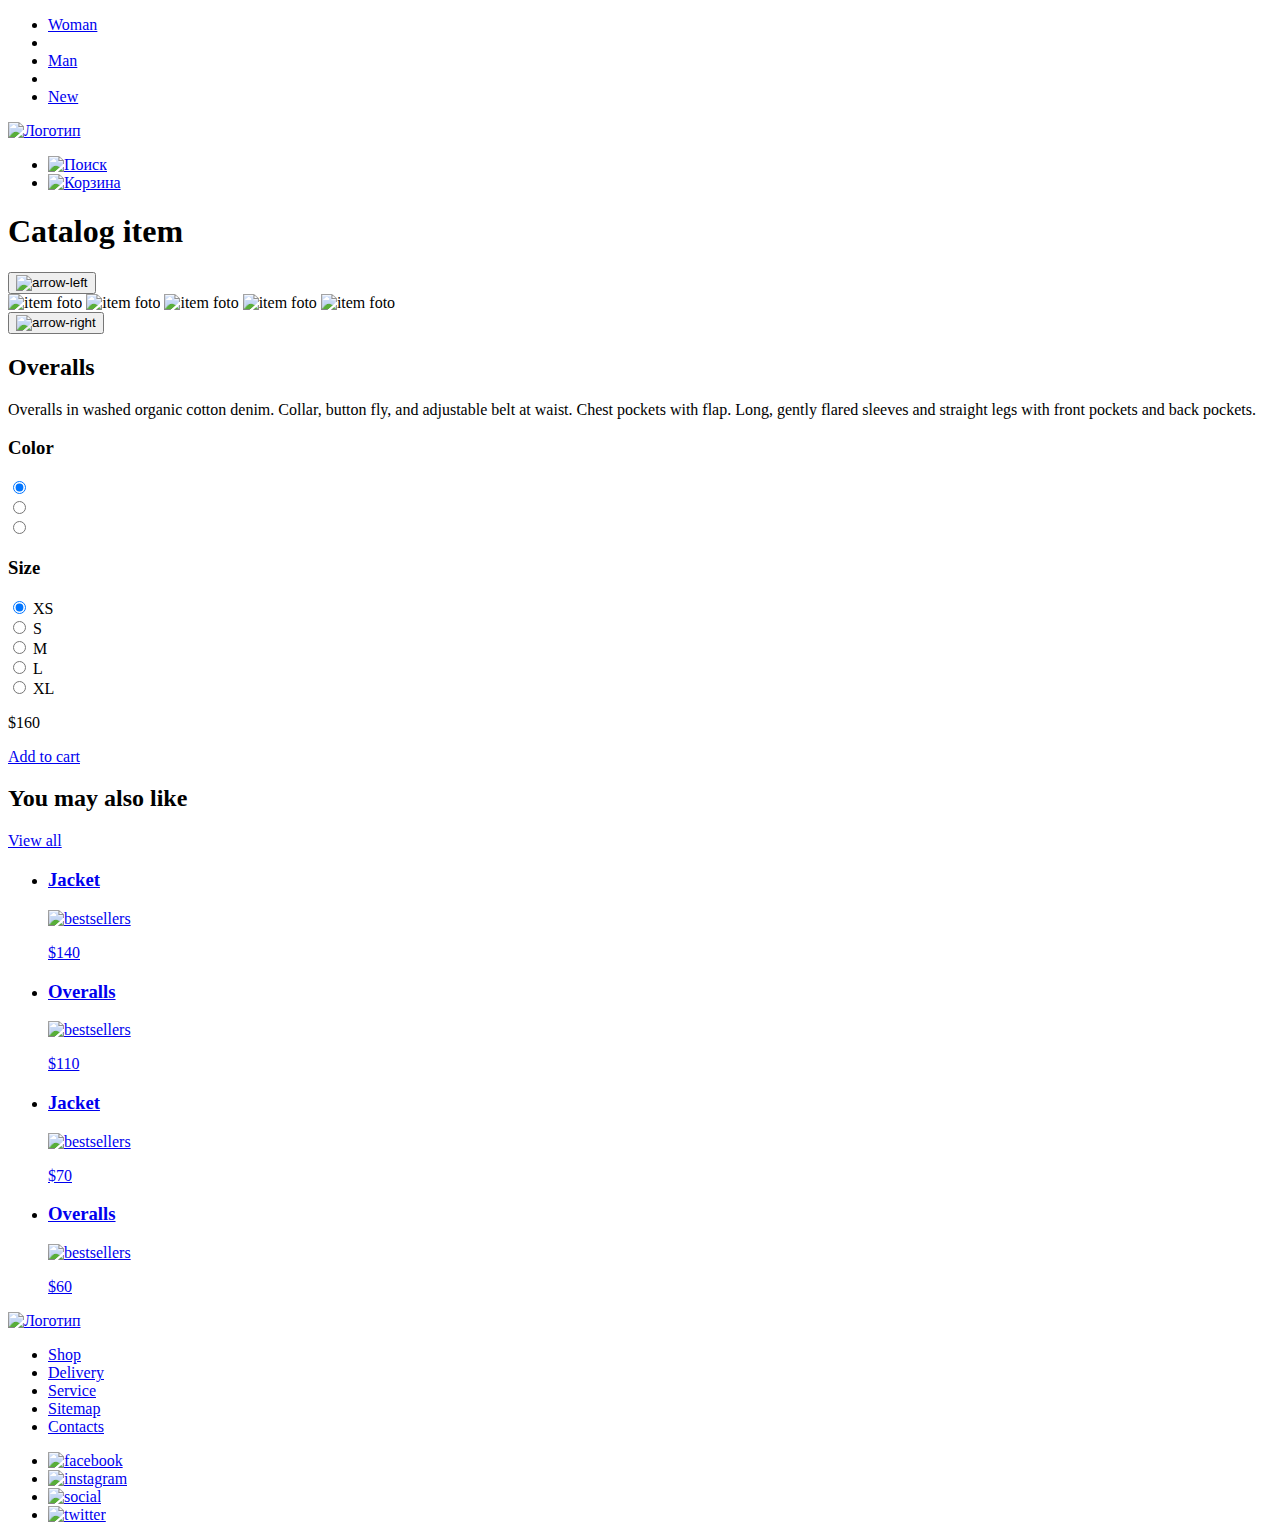
==== catalog-item.html @ e45dc7b2 "Add files via upload" ====
<!DOCTYPE html>
<html lang="ru">
	<head>
		<meta http-equiv="Content-Type" content="text/html; charset=UTF-8">
        <title>Nimes</title>
		<link rel="stylesheet" href="css/normalize.css">
		<link rel="stylesheet" href="css/min.css">
        <link rel="stylesheet" href="css/style.css">
        <link rel="preconnect" href="https://fonts.gstatic.com">
		<link href="https://fonts.googleapis.com/css2?family=Anton&family=Work+Sans:wght@400;500;700;800&display=swap" rel="stylesheet">
	</head>
	<body>
		<header class="main-header">
			<nav>
				<div class="container">
					<div class="main-header-wrapper">
						<ul class="main-nav">
							<li class="main-nav-item">
								<a href="catalog.html">Woman</a>
							<li>
							<li class="main-nav-item">
								<a href="catalog.html">Man</a>
							<li>
							<li class="main-nav-item">
								<a href="catalog.html">New</a>
							</li>	
						</ul>
						<a class="main-logo-link" href="index.html">
							<img class="main-logo-img" src="img/main-logo.svg" alt="Логотип">
						</a>	
						<ul class="user-nav">
							<li class="user-nav-item">
								<a href="#">
									<img src="img/loupe.png" width="20" height="20" alt="Поиск">
								</a>
							</li>
							<li class="user-nav-item">	
								<a href="#">
									<img src="img/cart.png" width="23" height="23" alt="Корзина">
								</a>
							</li>
						</ul>
					</div>
				</div>
			</nav>
		</header>
		<main>
			<h1 class="visually-hidden">Catalog item</h1>
			<section class="item">
				<div class="container">
					<div class="item-wrapper">
						<button type="button" class="item-btn"><img src="img/arrow-left.svg" alt="arrow-left"></button>
						<div class="item-foto">
							<img src="img/item-1.jpg"  class="main-foto" alt="item foto">
							<img src="img/item-2.jpg" alt="item foto">
							<img src="img/item-3.jpg" alt="item foto">
							<img src="img/item-4.jpg" alt="item foto">
							<img src="img/item-5.jpg" alt="item foto">
						</div>
						<button type="button" class="item-btn"><img src="img/arrow-right.svg" alt="arrow-right"></button>
					</div>
					<div class="item-text">
						<h2>Overalls</h2>
						<p class="item-text-description">Overalls in washed organic cotton denim. Collar, button fly, and adjustable belt at waist. Chest pockets with flap. Long, gently flared sleeves and straight legs with front pockets and back pockets.</p>
						<h3 class="title-color">Color</h3>
						<div class="item-colors">
							<div class="form_radio">
								<input id="radio-1" type="radio" name="radio" value="color-1" checked>
								<label for="radio-1"></label>
							</div>
							<div class="form_radio">
								<input id="radio-2" type="radio" name="radio" value="color-2">
								<label for="radio-2"></label>
							</div>
							 
							<div class="form_radio">
								<input id="radio-3" type="radio" name="radio" value="color-3">
								<label for="radio-3"></label>
							</div>
						</div>	
						<h3 class="title-size">Size</h3>
						<div class="item-size">
							<div class="form_radio">
								<input id="radio-4" type="radio" name="radio2" value="xs" checked>
								<label for="radio-4">XS</label>
							</div>
							<div class="form_radio">
								<input id="radio-5" type="radio" name="radio2" value="s">
								<label for="radio-5">S</label>
							</div>
							 
							<div class="form_radio">
								<input id="radio-6" type="radio" name="radio2" value="m">
								<label for="radio-6">M</label>
							</div>
								<div class="form_radio">
								<input id="radio-7" type="radio" name="radio2" value="l">
								<label for="radio-7">L</label>
							</div>
								<div class="form_radio">
								<input id="radio-8" type="radio" name="radio2" value="xl">
								<label for="radio-8">XL</label>
							</div>
						</div>	
						<p class="item-text-price">$160</p>
						<a class="btn" href="#">Add to cart</a>
					</div>
				</div>	
			</section>
			<section class="catalog-card catalog">
				<div class="container">
					<header class="header">
						<h2 class="header-title">You may also like</h2>
						<a class="header-link" href="catalog.html">View all</a>
					</header>	
					<ul class="catalog-list">
						<li class="catalog-item">
							<a class="catalog-item-link" href="#">
								<h3>Jacket</h3>
								<img src="img/item-6.jpg" width="270" height="349" alt="bestsellers">
								<p>$140</p>
							</a>
						</li>
							<li class="catalog-item">
							<a class="catalog-item-link" href="#">
								<h3>Overalls</h3>
								<img src="img/item-7.jpg" width="270" height="349" alt="bestsellers">
								<p>$110</p>
							</a>
						</li>
						<li class="catalog-item">
							<a class="catalog-item-link" href="#">
								<h3>Jacket</h3>
								<img src="img/item-8.jpg" width="270" height="349" alt="bestsellers">
								<p>$70</p>
							</a>
						</li>
						<li class="catalog-item">
							<a class="catalog-item-link" href="#">
								<h3>Overalls</h3>
								<img src="img/item-9.jpg" width="270" height="349" alt="bestsellers">
								<p>$60</p>
							</a>
						</li>
					</ul>
				</div>		
			</section>	
		</main>	
		<footer>
			<div class="container">
				<div class="footer-wrapper">
					<a href="index.html">
						<img class="main-logo-img" src="img/main-logo-white.svg" alt="Логотип">
					</a>
					<ul class="footer-nav">
						<li class="footer-nav-item">
							<a class="footer-nav-link" href="catalog.html">Shop</a>
						</li>
						<li class="footer-nav-item">
							<a class="footer-nav-link" href="#">Delivery</a>
						</li>
						<li class="footer-nav-item">
							<a class="footer-nav-link" href="#">Service</a>
						</li>
						<li class="footer-nav-item">
							<a class="footer-nav-link" href="#">Sitemap</a>
						</li>
						<li class="footer-nav-item">
							<a class="footer-nav-link" href="#">Contacts</a>
						</li>	
					</ul>	
					<ul class="footer-social">
						<li class="footer-social-item">
							<a class="footer-social-link" href="#"><img src="img/facebook.png" alt="facebook"></a>
						</li>
						<li class="footer-social-item">
							<a class="footer-social-link" href="#"><img src="img/instagram.png" alt="instagram"></a>
						</li>
						<li class="footer-social-item">
							<a class="footer-social-link" href="#"><img src="img/social.png" alt="social"></a>
						</li>
						<li class="footer-social-item">
							<a class="footer-social-link" href="#"><img src="img/twitter.png" alt="twitter"></a>
						</li>	
					</ul>	
				</div>	
			</div>	
		</footer>
	</body>
</html>
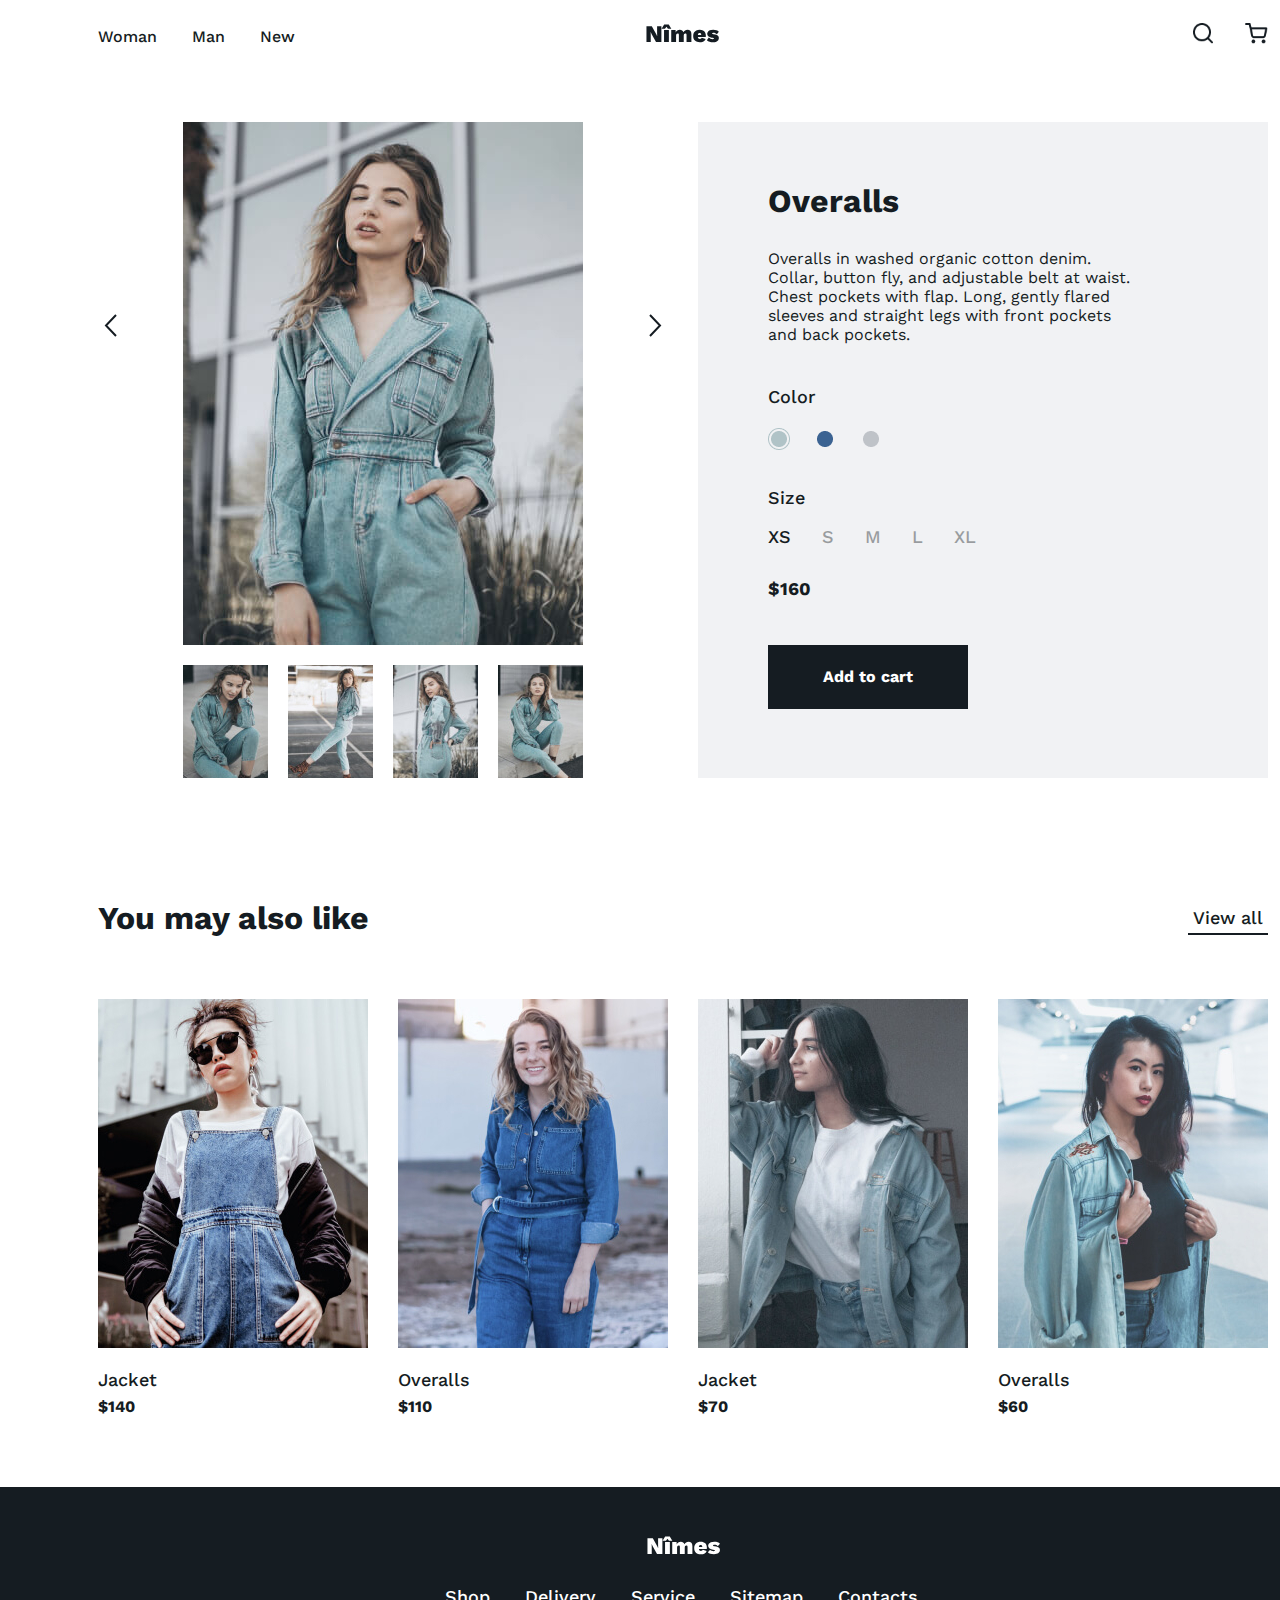
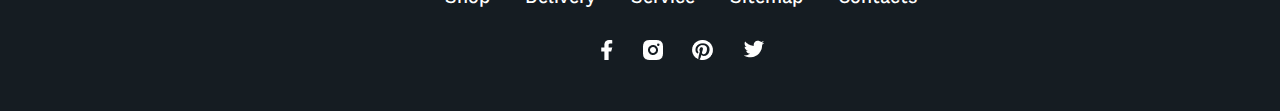
==== commit f9f9fe9a: "Update catalog-item.html" ====
--- a/catalog-item.html
+++ b/catalog-item.html
@@ -2,6 +2,7 @@
 <html lang="ru">
 	<head>
 		<meta http-equiv="Content-Type" content="text/html; charset=UTF-8">
+		<meta name="viewport" content="width=device-width, initial-scale=1">
         <title>Nimes</title>
 		<link rel="stylesheet" href="css/normalize.css">
 		<link rel="stylesheet" href="css/min.css">
@@ -187,4 +188,4 @@
 			</div>	
 		</footer>
 	</body>
-</html>+</html>
--- a/css/min.css
+++ b/css/min.css
@@ -0,0 +1 @@
+body{margin:0;padding:0;font-family:'Work Sans',sans-serif;background-color:#fff;color:#151c22}html{overflow-y:scroll;scroll-behavior:smooth}.container{width:1170px;padding-left:98px;padding-right:98px;margin:0 auto}a{color:#151c22;text-decoration:none}ul{margin:0;padding:0;list-style:none}.visually-hidden:not(:focus):not(:active),input[type=checkbox].visually-hidden,input[type=radio].visually-hidden{position:absolute;width:1px;height:1px;margin:-1px;border:0;padding:0;white-space:nowrap;clip-path:inset(100%);clip:rect(0 0 0 0);overflow:hidden}img{max-width:100%;height:auto}.btn{display:inline-block;color:#fff;background-color:#151c22;font-size:16px;line-height:19px;font-weight:700}a:focus{opacity:1}a:hover{opacity:.8}a:active{opacity:.6}.main-header{padding-bottom:19px}.main-header-wrapper{display:flex}.main-nav,.user-nav{display:flex}.main-nav-item{margin-right:35px}.user-nav-item{margin-right:32px}.main-nav-item:last-child,.user-nav-item:last-child{margin-right:0}.main-nav{width:200px;margin-top:27px;margin-right:348px}.main-nav a{font-size:16px;line-height:19px;font-weight:500}.main-logo-link{margin-top:24px}.user-nav{width:75px;margin-top:23px;margin-left:auto;margin-right:0}.banner{background-color:#f1f2f4}.banner-wrapper{display:flex;position:relative}.banner-text{display:flex;flex-direction:column;width:355px;margin-left:165px}.banner-title{margin-top:0;margin-bottom:35px;font-family:Anton,sans-serif;font-size:128px;line-height:138px;font-weight:400;text-transform:uppercase}.banner-tagline{order:-1;margin-top:188px;margin-bottom:2px;margin-right:100px;padding-left:5px;font-size:18px;line-height:21px;color:#727a82}.banner .btn{display:inline-block;box-sizing:border-box;width:219px;height:64px;margin-left:5px;margin-top:0;padding:22px 24px 25px 24px;font-size:16px;line-height:19px;color:#fff;background-color:#151c22}.banner-img{padding:50px;background-image:url(../img/diagonal-1.png),url(../img/diagonal-2.png);background-position:0 0,298px 445px;background-repeat:no-repeat,no-repeat;background-size:232px 176px,232px 176px}.banner-arrow{position:absolute;content:"";top:540px;left:-1px}.bestsellers{margin-top:90px;margin-bottom:54px}.header-title{font-size:32px;line-height:37px}.header-link{align-self:center;padding:5px;font-weight:500;font-size:18px;line-height:21px;border-bottom:2px solid #151c22}.header-link:hover{border-bottom:none;padding-bottom:7px}.header{display:flex;justify-content:space-between;margin-bottom:36px}.main-catalog{padding-bottom:130px}.catalog-list{display:flex;justify-content:flex-start;flex-wrap:wrap}.main-catalog .catalog-list{margin-right:-66px}.main-catalog .catalog-item{margin-right:66px;margin-bottom:46px}.bestsellers .catalog-list{margin-right:-30px}.bestsellers .catalog-item{margin-right:30px}.by-category .catalog-list{margin-right:-30px}.by-category .catalog-item{margin-right:30px}.catalog-card .catalog-list{margin-right:-30px}.catalog-card .catalog-item{margin-right:30px}.catalog-item-link{display:flex;flex-direction:column}.catalog-item-link img{order:-1;margin-bottom:21px}.catalog-list h3{margin-top:0;margin-bottom:7px;font-weight:500;font-size:18px;line-height:21px}.catalog-list p{margin-top:0;font-weight:700;font-size:16px;line-height:19px}.news-wrapper{display:flex}.news-text-back{width:470px;height:462px;background-image:url(../img/diagonal-3.png)}.news-wrapper img{height:370px}.news-text{box-sizing:border-box;width:400px;margin-top:31px;padding:36px 47px 28px 43px;background-color:#f1f2f4}.news-text h2{margin-bottom:31px;font-size:24px;line-height:28px}.news-text-date{margin-top:0;margin-bottom:12px;font-weight:400;font-size:18px;line-height:21px;color:#000}.news-text-content{margin-top:0;margin-bottom:24px;font-weight:400;font-size:18px;line-height:21px;color:#727a82}.news-text-back .btn{box-sizing:border-box;width:200px;height:64px;margin-top:0;padding:22px 45px}.news{margin-bottom:74px}.by-category{margin-top:0;margin-bottom:119px}footer{margin-top:0;padding-bottom:45px;background-color:#151c22;color:#fff}footer a{color:#fff}.footer-nav,.footer-social{display:flex}footer .main-logo-img{margin-top:49px;margin-bottom:26px}.footer-wrapper{text-align:center}.footer-nav-item{margin-right:35px}.footer-nav-item:last-child{margin-right:0}.footer-nav-link{font-size:18px;line-height:21px;font-weight:500}.footer-nav{width:476px;margin-left:auto;margin-right:auto;margin-bottom:33px}.footer-social{display:flex;justify-content:space-between;width:164px;margin-left:auto;margin-right:auto}.footer-social-item{align-self:top}.breadcrumbs{height:260px;background-color:#f1f2f4}.breadcrums-wrapper{display:flex}.breadcrumbs-text-list{display:flex;flex-wrap:wrap;margin-top:69px;margin-left:200px;margin-bottom:26px}.breadcrumbs-text{display:flex;flex-direction:column;margin-right:58px}.breadcrums-title{order:1;width:272px;margin-left:200px;margin-top:0;font-size:32px;line-height:40px;font-weight:700;color:#151c22}.breadcrumbs-text-link{margin-right:30px;font-size:18px;line-height:21px;font-weight:500;color:#727a82}.breadcrumbs-text-item{position:relative}.breadcrumbs-text-item:after{position:absolute;content:"";width:9px;height:15px;top:3px;right:10px;background-image:url(../img/breadcrumbs-diagonal.png);background-repeat:no-repeat}.breadcrumbs-text-item-current{font-size:18px;line-height:21px;font-weight:500;color:#151c22}.breadcrumbs-foto{padding-left:30px;padding-right:30px;background-image:url(../img/catalog-diagonal-1.png),url(../img/catalog-diagonal-2.png);background-position:0 125px,301px 0;background-repeat:no-repeat,no-repeat;background-size:178px 135px,232px 176px}.main-catalog-btn{border:none;background-color:transparent}.topmenu>div{position:relative;width:243px;margin-left:auto;margin-top:39px;margin-bottom:39px}.topmenu a{display:block;padding:10px 15px}.submenu{position:absolute;top:100%;left:0;width:100%;z-index:10}.submenu{-webkit-transform:scaleY(0);-ms-transform:scaleY(0);transform:scaleY(0);-webkit-transform-origin:0 0;-ms-transform-origin:0 0;transform-origin:0 0;background-color:#fff}.filter:hover .submenu{-webkit-transform:scaleY(1);-ms-transform:scaleY(1);transform:scaleY(1);-webkit-transition:.5s ease-in-out;-moz-transition:.5s ease-in-out;-o-transition:.5s ease-in-out;transition:.5s ease-in-out}.submenu li a{border-bottom:1px solid #151c22;color:#151c22}.filter>a{font-weight:500;font-size:18px;line-height:21px;border:2px solid #151c22;padding:13px 17px 14px}.filter:after{position:absolute;content:url(../img/filter-arrow.svg);top:18px;left:208px}.load-button{width:200px;margin-left:auto;margin-right:auto}.load-button p{position:relative;margin-bottom:50px;font-size:18px;line-height:21px}.load-button p:before{position:absolute;content:"";top:25px;left:0;width:199px;height:2px;background-color:#e5e5e5}.load-button p:after{position:absolute;content:"";top:25px;left:0;width:40px;height:2px;background-color:#151c22}.load-button .btn{box-sizing:border-box;width:200px;margin-top:0;padding-top:22px;padding-bottom:22px;text-align:center}.item{margin-top:55px;margin-bottom:95px}.item .container{display:flex}.item-foto{display:flex;flex-wrap:wrap;justify-content:space-between;width:400px;margin-left:60px;margin-right:60px}.main-foto{margin-bottom:20px}.item-text{padding-left:70px;background-color:#f1f2f4}.item-btn{height:10px;margin-top:191px;border:none;background-color:transparent}.item-btn:hover{opacity:.8}.item-wrapper{display:flex;margin-right:30px}.item-text{width:500px}.item-text p{width:370px}.form_radio{margin-bottom:10px;margin-right:21px}.form_radio input[type=radio]{display:none}.form_radio label{display:inline-block;position:relative;font-weight:500;font-size:18px;line-height:21px;user-select:none;cursor:pointer}.item-colors label{margin-right:25px}.item-size label{margin-right:10px}.form_radio label[for=radio-1]:before{display:inline-block;position:absolute;content:"";width:30px;height:30px;left:0;bottom:1px;background:url(../img/color-1.png) 3px 3px no-repeat}.form_radio label[for=radio-2]:before{display:inline-block;position:absolute;content:"";width:30px;height:30px;left:0;bottom:1px;background:url(../img/color-2.png) 3px 3px no-repeat}.form_radio label[for=radio-3]:before{display:inline-block;position:absolute;content:"";width:30px;height:30px;left:0;bottom:1px;background:url(../img/color-3.png) 3px 3px no-repeat}.form_radio input[type=radio]:checked+label[for=radio-1]:before{background:url(../img/stroke.png) 0 0 no-repeat,url(../img/color-1.png) 3px 3px no-repeat}.form_radio input[type=radio]:checked+label[for=radio-2]:before{background:url(../img/stroke.png) 0 0 no-repeat,url(../img/color-2.png) 3px 3px no-repeat}.form_radio input[type=radio]:checked+label[for=radio-3]:before{background:url(../img/stroke.png) 0 0 no-repeat,url(../img/color-3.png) 3px 3px no-repeat}.item-colors{display:flex}.item-size{display:flex}.form_radio input[type=radio]:checked+label[for=radio-4]{opacity:1}.form_radio input[type=radio]:checked+label[for=radio-5]{opacity:1}.form_radio input[type=radio]:checked+label[for=radio-6]{opacity:1}.form_radio input[type=radio]:checked+label[for=radio-7]{opacity:1}.form_radio input[type=radio]:checked+label[for=radio-8]{opacity:1}.item-size label{opacity:.4}.item-text h2{margin-top:60px;font-weight:700;font-size:32px;line-height:38px}.item-text-description{margin-top:29px;font-weight:400;font-size:16px;line-height:19px;color:#151c22}.title-color{margin-top:42px;margin-bottom:38px;font-weight:500;font-size:18px;line-height:21px}.title-size{margin-top:13px;font-weight:500;font-size:18px;line-height:21px}.item-text-price{margin-top:21px;font-weight:700;font-size:18px;line-height:21px}.item-text .btn{box-sizing:border-box;width:200px;margin-top:28px;padding-top:22px;padding-bottom:23px;text-align:center}.catalog-card{margin-bottom:55px}--- a/css/style.css
+++ b/css/style.css
@@ -0,0 +1,798 @@
+body {
+	margin: 0;
+	padding: 0;
+	font-family: 'Work Sans', sans-serif;
+	background-color: #FFFFFF;
+  color: rgba(21, 28, 34, 1);
+}
+
+html {
+  overflow-y: scroll;
+  scroll-behavior: smooth;
+}
+
+.container {
+	width: 1170px;
+  padding-left: 98px;
+  padding-right: 98px;
+	margin: 0 auto;
+}
+
+a {
+	color: rgba(21, 28, 34, 1);
+	text-decoration: none;
+}
+
+ul {
+	margin: 0;
+	padding: 0;
+	list-style: none;
+}
+
+.visually-hidden:not(:focus):not(:active),
+input[type="checkbox"].visually-hidden,
+input[type="radio"].visually-hidden {
+  position: absolute;
+  width: 1px;
+  height: 1px;
+  margin: -1px;
+  border: 0;
+  padding: 0;
+  white-space: nowrap;
+  clip-path: inset(100%);
+  clip: rect(0 0 0 0);
+  overflow: hidden;
+}
+
+img {
+  max-width: 100%;
+  height: auto;
+}
+
+.btn {
+  display: inline-block;
+  color: #ffffff;
+  background-color: #151C22;
+  font-size: 16px;
+  line-height: 19px;
+  font-weight: bold;
+}
+
+a:focus {
+  opacity: 1;
+}
+
+a:hover {
+  opacity: 0.8;
+}
+
+a:active {
+  opacity: 0.6;
+}
+
+/* Index.html =======================================================================================================================================================*/
+
+.main-header {
+  padding-bottom: 19px;
+}
+
+.main-header-wrapper {
+  display: flex;
+}
+
+.main-nav, .user-nav {
+  display: flex;
+}
+
+.main-nav-item {
+  margin-right: 35px;
+}
+
+.user-nav-item {
+  margin-right: 32px;
+}
+
+.main-nav-item:last-child, .user-nav-item:last-child {
+  margin-right: 0;
+}
+
+.main-nav {
+  width: 200px;
+  margin-top: 27px;
+  margin-right: 348px;
+}
+
+.main-nav a {
+  font-size: 16px;
+  line-height: 19px;
+  font-weight: 500;
+}
+
+.main-logo-link {
+  margin-top: 24px;
+}
+
+.user-nav {
+  width: 75px;
+  margin-top: 23px;
+  margin-left: auto;
+  margin-right: 0;
+}
+
+.banner {
+  background-color: #F1F2F4;
+}
+
+.banner-wrapper {
+  display: flex;
+  position: relative;
+}
+
+.banner-text { 
+  display: flex;
+  flex-direction: column;
+  width: 355px;
+  margin-left: 165px;
+}
+
+.banner-title {
+  margin-top: 0px;
+  margin-bottom: 35px;
+  font-family: 'Anton', sans-serif;
+  font-size: 128px;
+  line-height: 138px;
+  font-weight: normal;
+  text-transform: uppercase;
+}
+
+.banner-tagline {
+  order: -1;
+  margin-top: 188px;
+  margin-bottom: 2px;
+  margin-right: 100px;
+  padding-left: 5px;
+  font-size: 18px;
+  line-height: 21px;
+  color: rgba(114, 122, 130, 1);
+}
+
+.banner .btn {
+  display: inline-block;
+  box-sizing: border-box;
+  width: 219px;
+  height: 64px;
+  margin-left: 5px;
+  margin-top: 0;
+  padding: 22px 24px 25px 24px;
+  font-size: 16px;
+  line-height: 19px;
+  color: #ffffff;
+  background-color: #151C22;
+}
+
+.banner-img {
+  padding: 50px;
+  background-image: url(../img/diagonal-1.png),url(../img/diagonal-2.png);
+  background-position: 0 0, 298px 445px;
+  background-repeat: no-repeat,no-repeat;
+  background-size: 232px 176px,232px 176px;
+}
+
+.banner-arrow {
+  position: absolute;
+  content: "";
+  top: 540px;
+  left: -1px;
+}
+
+.bestsellers {
+  margin-top: 90px;
+  margin-bottom: 54px;
+}
+
+.header-title {
+  font-size: 32px;
+  line-height: 37px;
+}
+
+.header-link {
+  align-self: center;
+  padding: 5px;
+  font-weight: 500;
+  font-size: 18px;
+  line-height: 21px;
+  border-bottom: 2px solid rgba(21, 28, 34, 1);
+}
+
+.header-link:hover {
+  border-bottom: none;
+  padding-bottom: 7px;
+}
+
+.header {
+  display: flex;
+  justify-content: space-between;
+  margin-bottom: 36px;
+}
+
+.main-catalog {
+  padding-bottom: 130px;
+}
+
+.catalog-list {
+  display: flex;
+  justify-content: flex-start;
+  flex-wrap: wrap;
+}
+
+.main-catalog .catalog-list {
+  margin-right: -66px;
+}
+
+.main-catalog .catalog-item {
+  margin-right: 66px;
+  margin-bottom: 46px;
+}
+
+.bestsellers .catalog-list  {
+  margin-right: -30px;
+}
+
+.bestsellers .catalog-item {
+  margin-right: 30px;
+}
+
+.by-category .catalog-list {
+  margin-right: -30px;
+}
+
+.by-category .catalog-item  {
+  margin-right: 30px;
+}
+
+.catalog-card .catalog-list {
+  margin-right: -30px;
+}
+
+.catalog-card .catalog-item  {
+  margin-right: 30px;
+}
+
+.catalog-item-link {
+  display: flex;
+  flex-direction: column;
+}
+
+.catalog-item-link img {
+  order: -1;
+  margin-bottom: 21px;
+}
+
+.catalog-list h3 {
+  margin-top: 0;
+  margin-bottom: 7px;
+  font-weight: 500;
+  font-size: 18px;
+  line-height: 21px; 
+}
+
+.catalog-list p {
+  margin-top: 0;
+  font-weight: 700;
+  font-size: 16px;
+  line-height: 19px;
+}
+
+.news-wrapper {
+  display: flex;
+}
+
+.news-text-back {
+  width: 470px;
+  height: 462px;
+  background-image: url(../img/diagonal-3.png);
+}
+
+.news-wrapper img {
+  height: 370px;
+}
+
+.news-text {
+  box-sizing: border-box;
+  width: 400px;
+  margin-top: 31px;
+  padding: 36px 47px 28px 43px;
+  background-color: #F1F2F4;
+}
+
+.news-text h2 {
+  margin-bottom: 31px;
+  font-size: 24px;
+  line-height: 28px;
+}
+
+.news-text-date {
+  margin-top: 0;
+  margin-bottom: 12px;
+  font-weight: 400;
+  font-size: 18px;
+  line-height: 21px;
+  color:  rgba(0, 0, 0, 1);
+}
+
+.news-text-content {
+  margin-top: 0;
+  margin-bottom: 24px;
+  font-weight: 400;
+  font-size: 18px;
+  line-height: 21px;
+  color:  rgba(114, 122, 130, 1);
+}
+
+.news-text-back .btn {
+  box-sizing: border-box;
+  width: 200px;
+  height: 64px;
+  margin-top: 0;
+  padding: 22px 45px;
+}
+
+.news {
+  margin-bottom: 74px;
+}
+
+.by-category  {
+  margin-top: 0;
+  margin-bottom: 119px;
+}
+
+footer {
+  margin-top: 0;
+  padding-bottom: 45px;
+  background-color: #151C22;
+  color: #ffffff;
+} 
+
+footer a {
+  color: #ffffff;
+}
+
+.footer-nav,.footer-social {
+  display: flex;
+}
+
+footer .main-logo-img {
+  margin-top: 49px;
+  margin-bottom: 26px;
+} 
+
+.footer-wrapper {
+  text-align: center;
+}
+
+.footer-nav-item {
+  margin-right: 35px;
+}
+
+.footer-nav-item:last-child {
+  margin-right: 0;
+}
+
+.footer-nav-link {
+  font-size: 18px;
+  line-height: 21px;
+  font-weight: 500;
+}
+
+.footer-nav {
+  width: 476px;
+  margin-left: auto;
+  margin-right: auto;
+  margin-bottom: 33px;
+}
+
+.footer-social {
+  display: flex;
+  justify-content: space-between;
+  width: 164px;
+  margin-left: auto;
+  margin-right: auto;
+}
+
+.footer-social-item {
+  align-self: top;
+}
+
+/* Catalog.html =======================================================================================================================================================*/
+
+.breadcrumbs {
+  height: 260px;
+  background-color: #F1F2F4; 
+}
+
+.breadcrums-wrapper {
+  display: flex;
+}
+
+.breadcrumbs-text-list {
+  display: flex;
+  flex-wrap: wrap;
+  margin-top: 69px;
+  margin-left: 200px;
+  margin-bottom: 26px;
+}
+
+.breadcrumbs-text {
+  display: flex;
+  flex-direction: column;
+  margin-right: 58px;
+}
+
+.breadcrums-title {
+  order: 1;
+  width: 272px;
+  margin-left: 200px;
+  margin-top:  0;
+  font-size: 32px;
+  line-height: 40px;
+  font-weight: 700;
+  color: #151C22;
+}
+
+.breadcrumbs-text-link {
+  margin-right: 30px;
+  font-size: 18px;
+  line-height: 21px;
+  font-weight: 500;
+  color: #727A82;
+}
+
+.breadcrumbs-text-item {
+  position: relative;
+}
+
+.breadcrumbs-text-item:after {
+  position: absolute;
+  content: "";
+  width: 9px;
+  height: 15px;
+  top: 3px;
+  right: 10px;
+  background-image: url(../img/breadcrumbs-diagonal.png);
+  background-repeat: no-repeat;
+}
+
+.breadcrumbs-text-item-current {
+  font-size: 18px;
+  line-height: 21px;
+  font-weight: 500;
+  color: rgba(21, 28, 34, 1);
+}
+
+.breadcrumbs-foto {
+  padding-left: 30px;
+  padding-right: 30px;
+  background-image: url(../img/catalog-diagonal-1.png),url(../img/catalog-diagonal-2.png);
+  background-position: 0 125px, 301px 0px;
+  background-repeat: no-repeat,no-repeat;
+  background-size: 178px 135px,232px 176px;
+}
+
+.main-catalog-btn {
+  border: none;
+  background-color: transparent;
+}
+
+/* выпадающее меню фильтра =======================================================================*/
+
+.topmenu > div {
+  position: relative;
+  width: 243px;
+  margin-left: auto;
+  margin-top: 39px;
+  margin-bottom: 39px;
+}
+
+.topmenu a {
+  display: block;
+  padding: 10px 15px;
+}
+
+.submenu {
+  position: absolute;
+  top: 100%;
+  left: 0;
+  width: 100%;
+  z-index: 10;
+}
+
+.submenu {
+  -webkit-transform: scaleY(0);
+  -ms-transform: scaleY(0);
+  transform: scaleY(0);
+  -webkit-transform-origin: 0 0;
+  -ms-transform-origin: 0 0;
+  transform-origin: 0 0;
+  background-color: #FFFFFF;
+}
+
+  .filter:hover .submenu {
+  -webkit-transform: scaleY(1);
+  -ms-transform: scaleY(1);
+  transform: scaleY(1);
+  -webkit-transition: 0.5s ease-in-out;
+  -moz-transition: 0.5s ease-in-out;
+  -o-transition: 0.5s ease-in-out;
+  transition: 0.5s ease-in-out;
+}
+
+.submenu li a {
+  border-bottom: 1px solid #151C22;
+  color: #151C22;
+}
+
+.filter > a {
+  font-weight: 500;
+  font-size: 18px;
+  line-height: 21px;
+  border: 2px solid #151C22;
+  padding: 13px 17px 14px;
+}
+
+.filter:after {
+ position: absolute;
+ content: url(../img/filter-arrow.svg);
+ top: 18px;
+ left: 208px;
+}
+
+/*==============================================================================================*/
+
+.load-button {
+  width: 200px;
+  margin-left: auto;
+  margin-right: auto;
+}
+
+.load-button p {
+  position: relative;
+  margin-bottom: 50px;
+  font-size: 18px;
+  line-height: 21px; 
+}
+
+.load-button p:before {
+  position: absolute;
+  content: "";
+  top: 25px;
+  left: 0;
+  width: 199px;
+  height: 2px;
+  background-color: #E5E5E5;
+}
+
+.load-button p:after {
+  position: absolute;
+  content: "";
+  top: 25px;
+  left: 0;
+  width: 40px;
+  height: 2px;
+  background-color: #151C22;
+}
+
+
+.load-button .btn {
+  box-sizing: border-box;
+  width: 200px;
+  margin-top: 0;
+  padding-top: 22px;
+  padding-bottom: 22px;
+  text-align: center;
+}
+
+/* Catalog-item.html =======================================================================================================================================================*/
+
+.item {
+  margin-top: 55px;
+  margin-bottom: 95px;
+}
+
+.item .container {
+  display: flex;
+}
+
+.item-foto {
+  display: flex;
+  flex-wrap: wrap;
+  justify-content: space-between;
+  width: 400px;
+  margin-left: 60px;
+  margin-right: 60px;
+}
+
+.main-foto {
+  margin-bottom: 20px;
+}
+
+.item-text {
+  padding-left: 70px;
+  background-color: #F1F2F4;
+}
+
+.item-btn {
+  height: 10px;
+  margin-top: 191px;
+  border: none;
+  background-color: transparent;
+}
+
+.item-btn:hover {
+  opacity: 0.8;
+}
+
+.item-wrapper {
+  display: flex;
+  margin-right: 30px;
+}
+
+.item-text {
+  width: 500px;
+}
+
+.item-text p {
+  width: 370px;
+}
+
+.form_radio {
+  margin-bottom: 10px;
+  margin-right: 21px;
+}
+.form_radio input[type=radio] {
+  display: none;
+}
+
+.form_radio label {
+  display: inline-block;
+  position: relative;
+  font-weight: 500;
+  font-size: 18px;
+  line-height: 21px;
+  user-select: none;
+  cursor: pointer;
+}
+
+.item-colors label {
+  margin-right: 25px;
+}
+
+.item-size label {
+  margin-right: 10px;
+}
+
+.form_radio label[for="radio-1"]:before {
+  display: inline-block;
+  position: absolute;
+  content: "";
+  width: 30px;
+  height: 30px;
+  left: 0;
+  bottom: 1px;
+  background: url(../img/color-1.png) 3px 3px no-repeat;
+}
+ 
+.form_radio label[for="radio-2"]:before {
+  display: inline-block;
+  position: absolute;
+  content: "";
+  width: 30px;
+  height: 30px;
+  left: 0;
+  bottom: 1px;
+  background: url(../img/color-2.png) 3px 3px no-repeat;
+}
+
+.form_radio label[for="radio-3"]:before {
+  display: inline-block;
+  position: absolute;
+  content: "";
+  width: 30px;
+  height: 30px;
+  left: 0;
+  bottom: 1px;
+  background: url(../img/color-3.png) 3px 3px no-repeat;
+}
+
+.form_radio input[type=radio]:checked + label[for="radio-1"]:before {
+  background: url(../img/stroke.png) 0 0 no-repeat,url(../img/color-1.png) 3px 3px no-repeat;
+}
+ 
+.form_radio input[type=radio]:checked + label[for="radio-2"]:before {
+  background: url(../img/stroke.png) 0 0 no-repeat,url(../img/color-2.png) 3px 3px no-repeat;
+}
+
+.form_radio input[type=radio]:checked + label[for="radio-3"]:before {
+  background: url(../img/stroke.png) 0 0 no-repeat,url(../img/color-3.png) 3px 3px no-repeat;
+}
+
+.item-colors {
+  display: flex;
+}
+
+.item-size {
+  display: flex;
+}
+
+.form_radio input[type=radio]:checked + label[for="radio-4"] {
+  opacity: 1;
+}
+
+.form_radio input[type=radio]:checked + label[for="radio-5"] {
+ opacity: 1;
+}
+
+.form_radio input[type=radio]:checked + label[for="radio-6"] {
+  opacity: 1;
+}
+
+.form_radio input[type=radio]:checked + label[for="radio-7"] {
+  opacity: 1;
+}
+
+.form_radio input[type=radio]:checked + label[for="radio-8"] {
+  opacity: 1;
+}
+
+.item-size label {
+  opacity: 0.4;
+}
+
+.item-text h2 {
+  margin-top: 60px;
+  font-weight: 700;
+  font-size: 32px;
+  line-height: 38px;
+}
+
+.item-text-description {
+  margin-top: 29px;
+  font-weight: 400;
+  font-size: 16px;
+  line-height: 19px;
+  color: #151C22;
+}
+
+.title-color {
+  margin-top: 42px;
+  margin-bottom: 38px;
+  font-weight: 500;
+  font-size: 18px;
+  line-height: 21px;
+}
+
+.title-size {
+  margin-top: 13px;
+  font-weight: 500;
+  font-size: 18px;
+  line-height: 21px;
+}
+
+.item-text-price {
+  margin-top: 21px;
+  font-weight: 700;
+  font-size: 18px;
+  line-height: 21px;
+}
+
+.item-text .btn {
+  box-sizing: border-box;
+  width: 200px;
+  margin-top: 28px;
+  padding-top: 22px;
+  padding-bottom: 23px;
+  text-align: center;
+}
+
+.catalog-card {
+  margin-bottom: 55px;
+}